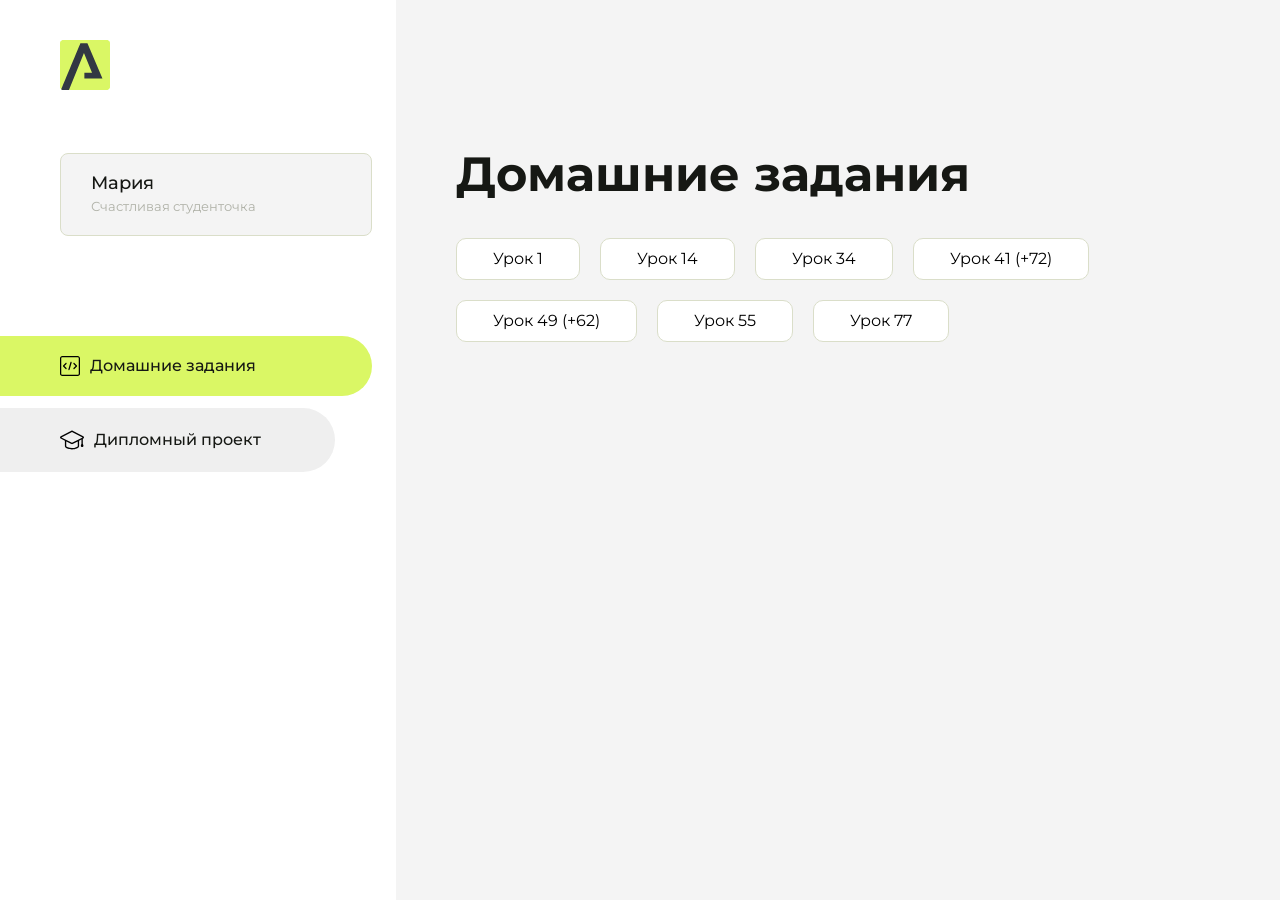
==== index.html @ 2ae6ea2e "Update index.html" ====
<!DOCTYPE html>
<html lang="en">
<head>
    <meta charset="UTF-8">
    <meta name="viewport" content="width=device-width, initial-scale=1.0">
    <title>Домашняя работа</title>
    <link rel="shortcut icon" href="src/logo.ico" type="image/x-icon">
    <link rel="preconnect" href="https://fonts.googleapis.com">
    <link rel="preconnect" href="https://fonts.gstatic.com" crossorigin>
    <link href="https://fonts.googleapis.com/css2?family=Montserrat:wght@400;500;700&family=Rubik:wght@500&display=swap"
          rel="stylesheet">
    <link rel="stylesheet" href="src/style.css">
</head>
<body id="body">
<div class="overlay" id="overlay"></div>
<div class="layout">
    <div class="burger" id="burger">
        <svg viewBox="0 0 24 24" fill="none" xmlns="http://www.w3.org/2000/svg">
            <g id="SVGRepo_bgCarrier" stroke-width="0"></g>
            <g id="SVGRepo_tracerCarrier" stroke-linecap="round" stroke-linejoin="round"></g>
            <g id="SVGRepo_iconCarrier">
                <path d="M4 18L20 18" stroke="#DAF765" stroke-width="2" stroke-linecap="round"></path>
                <path d="M4 12L20 12" stroke="#DAF765" stroke-width="2" stroke-linecap="round"></path>
                <path d="M4 6L20 6" stroke="#DAF765" stroke-width="2" stroke-linecap="round"></path>
            </g>
        </svg>
    </div>
    <aside class="sidebar" id="sidebar">
        <div class="sidebar__inner">
            <div class="logo">
                <svg width="50" height="50" viewBox="0 0 50 50" fill="none" xmlns="http://www.w3.org/2000/svg">
                    <g clip-path="url(#clip0_513_74730)">
                        <path d="M46.17 -0.257004H3.83C1.57281 -0.257004 -0.257 1.57281 -0.257 3.83V46.17C-0.257 48.4272 1.57281 50.257 3.83 50.257H46.17C48.4272 50.257 50.257 48.4272 50.257 46.17V3.83C50.257 1.57281 48.4272 -0.257004 46.17 -0.257004Z"
                              fill="#DAF765"/>
                        <path d="M24.375 38.4H42.461L27.441 3.1585H20.4355C20.4355 3.1585 6.7895 35.881 1.1945 49.294C2.015 50.0275 3.0945 50.257 3.6945 50.257H8.8445L23.954 13.07L32.0465 32.8285H24.375V38.4Z"
                              fill="#323843"/>
                    </g>
                    <defs>
                        <clipPath id="clip0_513_74730">
                            <rect width="50" height="50" fill="white"/>
                        </clipPath>
                    </defs>
                </svg>
            </div>
            <div class="sidebar__user">
                <div class="sidebar__name">Мария</div>
                <div class="sidebar__text">Счастливая студенточка</div>
            </div>
            <div class="sidebar__tabs">
                <div class="sidebar__item">
                    <button class="sidebar__button active" id="tasks">
                        <svg xmlns="http://www.w3.org/2000/svg" width="20" height="20" viewBox="0 0 20 20" fill="none">
                            <g clip-path="url(#clip0_704_74543)">
                                <path d="M17.7083 20H2.29167C1.0275 20 0 18.9725 0 17.7083V2.29167C0 1.0275 1.0275 0 2.29167 0H17.7083C18.9725 0 20 1.0275 20 2.29167V17.7083C20 18.9725 18.9725 20 17.7083 20ZM2.29167 1.25C1.7175 1.25 1.25 1.7175 1.25 2.29167V17.7083C1.25 18.2825 1.7175 18.75 2.29167 18.75H17.7083C18.2825 18.75 18.75 18.2825 18.75 17.7083V2.29167C18.75 1.7175 18.2825 1.25 17.7083 1.25H2.29167Z"
                                      fill="black"/>
                                <path d="M6.04167 13.125C5.88167 13.125 5.72167 13.0642 5.6 12.9417L3.1 10.4417C2.85583 10.1975 2.85583 9.80167 3.1 9.5575L5.6 7.0575C5.84417 6.81333 6.24 6.81333 6.48417 7.0575C6.72833 7.30167 6.72833 7.6975 6.48417 7.94167L4.42583 10L6.48417 12.0583C6.72833 12.3025 6.72833 12.6983 6.48417 12.9425C6.36167 13.0642 6.20167 13.125 6.04167 13.125Z"
                                      fill="black"/>
                                <path d="M8.95833 14.1667C8.9 14.1667 8.84 14.1583 8.78167 14.1417C8.45083 14.0442 8.26083 13.6967 8.35833 13.3658L10.4417 6.28251C10.5392 5.95084 10.8892 5.76417 11.2175 5.85917C11.5483 5.95667 11.7383 6.30417 11.6408 6.63501L9.5575 13.7183C9.47833 13.9908 9.22833 14.1667 8.95833 14.1667Z"
                                      fill="black"/>
                                <path d="M13.9583 13.125C13.7983 13.125 13.6383 13.0642 13.5167 12.9417C13.2725 12.6975 13.2725 12.3017 13.5167 12.0575L15.575 9.99916L13.5167 7.94083C13.2725 7.69666 13.2725 7.30083 13.5167 7.05666C13.7608 6.81249 14.1567 6.81249 14.4008 7.05666L16.9008 9.55666C17.145 9.80083 17.145 10.1967 16.9008 10.4408L14.4008 12.9408C14.2783 13.0642 14.1183 13.125 13.9583 13.125Z"
                                      fill="black"/>
                            </g>
                            <defs>
                                <clipPath id="clip0_704_74543">
                                    <rect width="20" height="20" fill="white"/>
                                </clipPath>
                            </defs>
                        </svg>
                        <span>Домашние задания</span></button>
                </div>
                <div class="sidebar__item">
                    <button class="sidebar__button" id="diplom">
                        <svg xmlns="http://www.w3.org/2000/svg" width="24" height="24" viewBox="0 0 24 24" fill="none">
                            <g clip-path="url(#clip0_704_74553)">
                                <path d="M23.2628 10.5971C23.7176 10.365 24 9.90375 24 9.39337C24 8.883 23.7176 8.42175 23.2628 8.18962L12.6135 2.75362C12.2291 2.55824 11.7705 2.55787 11.3854 2.75399L0.736875 8.19C0.282375 8.42175 0 8.883 0 9.39337C0 9.90375 0.282375 10.365 0.736875 10.5971L4.89038 12.7177V18.2074C4.89038 19.8154 8.412 21.393 12 21.393C15.5884 21.393 19.1096 19.815 19.1096 18.2074V12.7174L21.4609 11.517V15.8017L20.901 17.2305C20.7409 17.6389 20.7934 18.0994 21.0405 18.4616C21.2876 18.8246 21.6979 19.041 22.1366 19.041C22.5754 19.041 22.9852 18.8246 23.2324 18.462C23.4795 18.099 23.532 17.6385 23.3719 17.2301L22.8124 15.8021V10.827L23.2628 10.5971ZM17.7623 18.1721C17.6198 18.6375 15.3491 20.0419 12 20.0419C8.65088 20.0419 6.38025 18.6375 6.2415 18.2074V12.3037L6.23887 12.3019C6.23812 12.057 6.1065 11.8207 5.87325 11.7019L1.3515 9.39337L12 3.95737L22.6489 9.39337L12 14.8294L5.87325 11.7019C5.54063 11.5331 4.6695 11.6674 4.5 12C4.33012 12.3322 4.55813 12.5479 4.89038 12.7177L11.3857 16.0331C11.5781 16.1314 11.7889 16.1805 12 16.1805C12.2107 16.1805 12.4222 16.1314 12.6146 16.0331L17.7593 13.407L17.7623 18.1721Z"
                                      fill="black"/>
                            </g>
                            <defs>
                                <clipPath id="clip0_704_74553">
                                    <rect width="24" height="24" fill="white"/>
                                </clipPath>
                            </defs>
                        </svg>
                        <span>Дипломный проект</span></button>
                </div>
            </div>
        </div>

    </aside>
    <div class="content">
        <div class="container">
            <div class="content__block" id="tasksBlock">
                <div class="content__title">Домашние задания</div>
                <ul class="content__list">
                    <li class="content__list-item">
                        <a href="aroken/index.html">Урок 1</a>
                    </li>
                     <li class="content__list-item">
                        <a href="gym/index.html">Урок 14</a>
                    </li>
                    <li class="content__list-item">
                        <a href="table/index.html">Урок 34</a>
                    </li>
                     <li class="content__list-item">
                        <a href="form/index.html">Урок 41 (+72)</a>
                    </li>
                    <li class="content__list-item">
                        <a href="fit-studio/index.html">Урок 49 (+62)</a>
                    </li>
                    <li class="content__list-item">
                        <a href="flexbox/index.html">Урок 55</a>
                    </li>
                    <li class="content__list-item">
                        <a href="fit-studio-1/index.html">Урок 77</a>
                    </li>
                </ul>
            </div>
            <div class="content__block hidden" id="diplomBlock">
                <div class="content__title">Дипломный проект</div>
                <div class="content__list-diplom">
                    <a href="ПАПКА-С-НОМЕРОМ-УРОКА">Ссылка на ДЗ</a>
                </div>
                <div class="content__decor">
                    <div class="content__decor-text">Давай проверим, чему ты научился!</div>
                    <div class="content__decor-img">
                        <img src="src/decor.png" alt="decor">
                    </div>
                </div>
            </div>
        </div>
    </div>
</div>
<script src="src/index.js"></script>
</body>
</html>
---- src/style.css ----
*{padding: 0;margin: 0;border: 0;}
*,*:before,*:after{-webkit-box-sizing: border-box;box-sizing: border-box;}
:focus,:active{outline: none;}
a:focus,a:active{outline: none;}
nav,footer,header,aside{display: block;}
html,body{
    height:100%;width:100%;
    font-size:100%;line-height:1;-ms-text-size-adjust:100%;-moz-text-size-adjust:100%;-webkit-text-size-adjust:100%;}
input,button,textarea{font-family:inherit;}
input::-ms-clear{display: none;}
button{cursor: pointer;}
button::-moz-focus-inner{padding:0;border:0;}
a,a:visited{text-decoration: none;}
a:hover{text-decoration: none;}
ul li{list-style: none;}
img{vertical-align: top;}
h1,h2,h3,h4,h5,h6{font-size:inherit;font-weight: inherit;}
a{color:inherit;}



body {
    font-family: "Montserrat",SansSerif;
    color: black;
}

body.overflow {
    overflow: hidden;
}



.layout {
    display: -webkit-box;
    display: -ms-flexbox;
    display: flex;
    min-height: 100vh;
}

.sidebar {
    padding: 40px 24px 40px 0;
    -ms-flex-negative: 0;
    flex-shrink: 0;
    background-color: white;
}



.content {
    -webkit-box-flex: 1;
    -ms-flex-positive: 1;
    flex-grow: 1;
    background-color: #F4F4F4;
}

.container {
    display: -webkit-box;
    display: -ms-flexbox;
    display: flex;
    -webkit-box-orient: vertical;
    -webkit-box-direction: normal;
    -ms-flex-direction: column;
    flex-direction: column;
    -webkit-box-pack: center;
    -ms-flex-pack: center;
    justify-content: center;
    -webkit-box-align: center;
    -ms-flex-align: center;
    align-items: center;
    padding: 150px 60px 80px 60px;
}


.logo {
    margin-left: 60px;
    margin-bottom: 60px;
}

.sidebar__user {
    background-color: #F4F4F4;
    padding: 20px 30px;
    margin-left: 60px;
    margin-bottom: 100px;
    border-radius: 8px;
    border: 1px solid #DADEC9;
}

.sidebar__name {
    color:#161814;
    font-size: 18px;
    font-weight: 500;
    margin-bottom: 6px;
}

.sidebar__text {
    color: #AFB1A7;
    font-size: 13px;
    font-weight: 400;
    line-height: 130%; /* 16.9px */
}

.sidebar__item {
    width: 372px;
}

.sidebar__button {
    display: -webkit-box;
    display: -ms-flexbox;
    display: flex;
    -webkit-box-align: center;
    -ms-flex-align: center;
    align-items: center;
    gap: 10px;
    padding: 20px 60px;
    margin-bottom: 12px;
    border-radius: 0px 100px 100px 0px;
    -webkit-transition: all .5s;
    -o-transition: all .5s;
    transition: all .5s;
    cursor: pointer;
    width: 90%;
    color:#161814;
    font-size: 16px;
    font-weight: 500;
}

.sidebar__button.active , .sidebar__button:hover {
    width: 100%;
    background-color: #DAF765;
}


.content__title {
    color: #161814;
    font-size: 48px;
    font-weight: 700;
    margin-bottom: 40px;
}

.content__list {
    display: -webkit-box;
    display: -ms-flexbox;
    display: flex;
    -webkit-box-align: center;
    -ms-flex-align: center;
    align-items: center;
    -ms-flex-wrap: wrap;
    flex-wrap: wrap;
    gap: 20px;
}



.content__list-item  {
    cursor: pointer;
    padding: 12px 18px;
    background-color: #fff;
    border-radius: 10px;
    border: 1px solid #DADEC9;
    -webkit-transition: all .3s;
    -o-transition: all .3s;
    transition: all .3s;
}

.content__list-item:hover,.content__list-diplom:hover {
    background-color: #AFB1A7;
}

li a {
    padding: 12px 18px;

}


.content__list-diplom {
    -webkit-transition: all .3s;
    -o-transition: all .3s;
    transition: all .3s;
    display: inline-block;
    padding: 12px 18px;
    background-color: #fff;
    border-radius: 10px;
    border: 1px solid #DADEC9;
}

.content__decor {
    display: -webkit-box;
    display: -ms-flexbox;
    display: flex;
    -webkit-box-align: center;
    -ms-flex-align: center;
    align-items: center;
}

.content__decor-text {
    color:#BEDD44;
    font-size: 36px;
    font-weight: 700;
    line-height: 110%; /* 39.6px */
}

.content__block {
    max-width: 1200px;
}

.content__block.hidden {
    display: none;
}

.content__decor-img img{
    width: 100%;
}

.burger {
    display: none;
    padding: 5px;
    position: fixed;
    top: 3%;
    right: 7%;
    width: 40px;
    height: 40px;
    background-color: #161814;
    border-radius: 50%;
    z-index: 10;
    border: 1px solid #DAF765;
}

@media (max-width: 768px) {
    .burger {
        display: block;
    }

    .sidebar {
        -webkit-transition: all .3s;
        -o-transition: all .3s;
        transition: all .3s;
        -webkit-transform: translateX(-100%);
        -ms-transform: translateX(-100%);
        transform: translateX(-100%);
        position: fixed;
        top: 0;
        left: 0;
        bottom: 0;
        z-index: 5;
    }

    .sidebar.show {
        -webkit-transform: translateX(0%);
        -ms-transform: translateX(0%);
        transform: translateX(0%);
    }

    .overlay {
        opacity: 0;
        pointer-events: none;
        -webkit-transition: all .3s;
        -o-transition: all .3s;
        transition: all .3s;
        position: absolute;
        top: 0;
        right: 0;
        left: 0;
        bottom: 0;
        z-index: 3;
        background-color: #000000e0;
    }

    .overlay.show {
        opacity: 1;
        pointer-events: all;
    }

    .container {
        padding: 40px 20px;
        min-height: 100%;
    }

    .content__decor {
        margin-top: 20px;
        -webkit-box-orient: vertical;
        -webkit-box-direction: normal;
        -ms-flex-direction: column;
        flex-direction: column;
    }
}

@media (max-width: 400px) {
    .sidebar__user {
        margin-left: 0;
    }
}
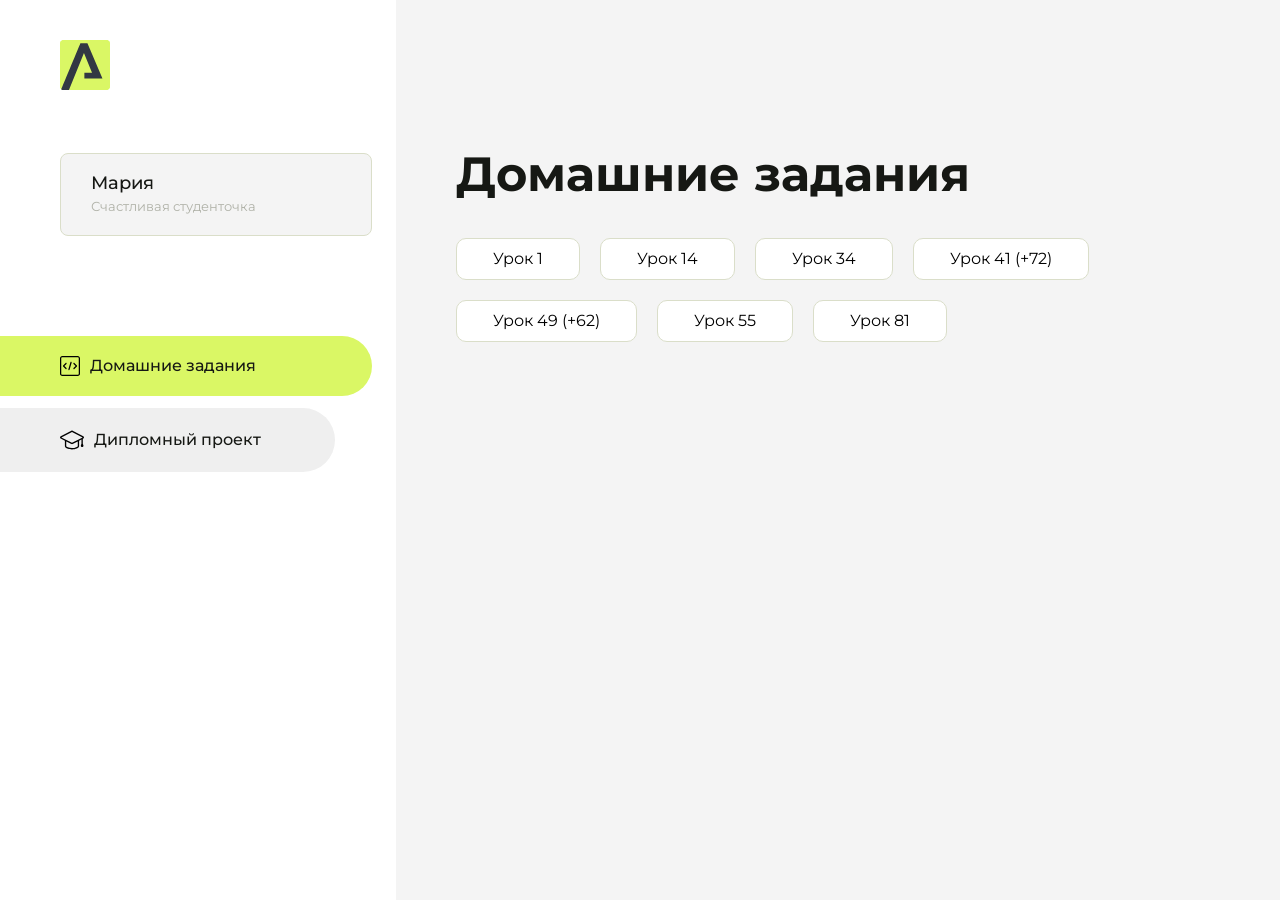
==== commit 948eb92d: "Update index.html" ====
--- a/index.html
+++ b/index.html
@@ -111,7 +111,7 @@
                         <a href="flexbox/index.html">Урок 55</a>
                     </li>
                     <li class="content__list-item">
-                        <a href="fit-studio-1/index.html">Урок 77</a>
+                        <a href="fit-studio-1/index.html">Урок 81</a>
                     </li>
                 </ul>
             </div>
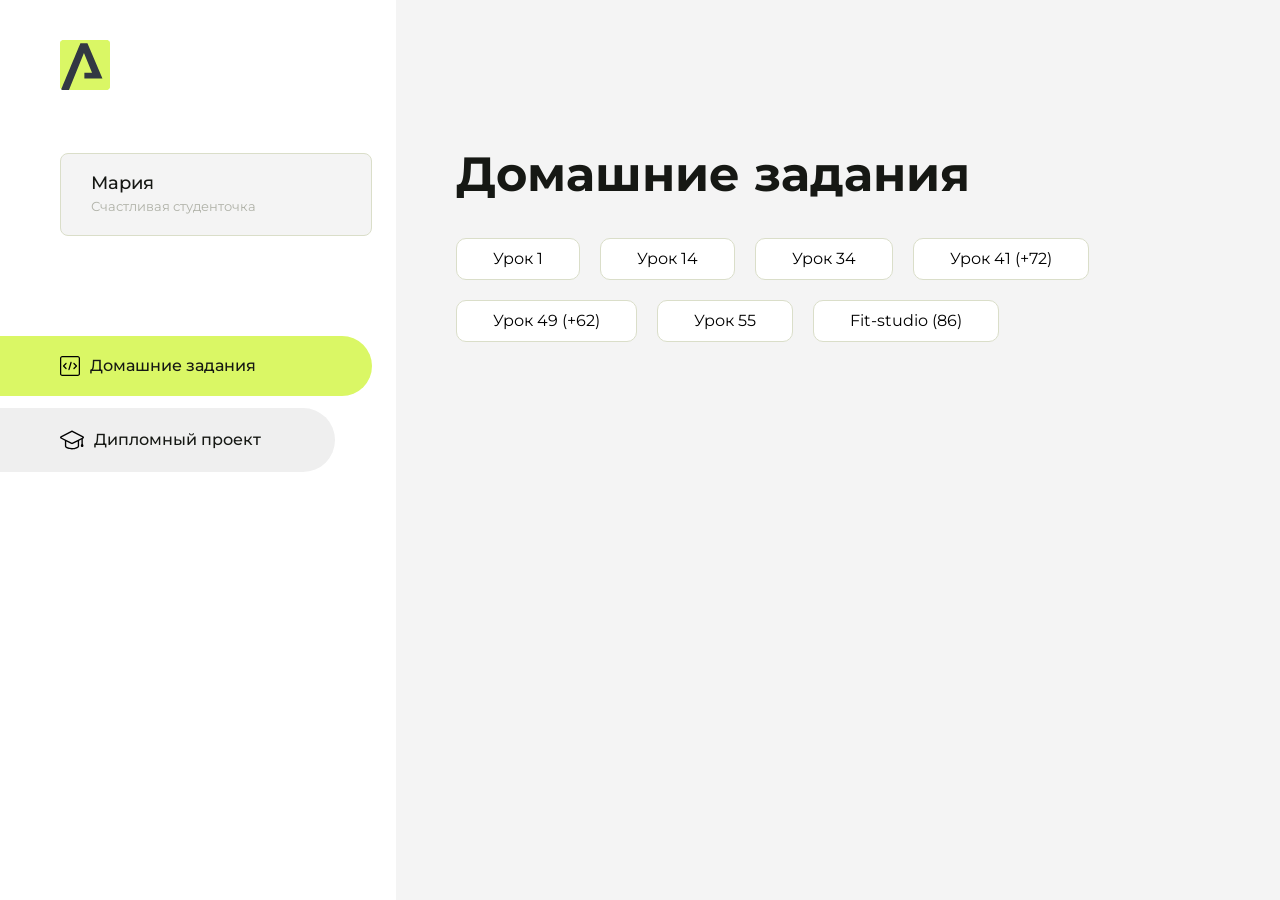
==== commit de314902: "Update index.html" ====
--- a/index.html
+++ b/index.html
@@ -111,7 +111,7 @@
                         <a href="flexbox/index.html">Урок 55</a>
                     </li>
                     <li class="content__list-item">
-                        <a href="fit-studio-1/index.html">Урок 81</a>
+                        <a href="fit-studio-1/index.html">Fit-studio (86)</a>
                     </li>
                 </ul>
             </div>
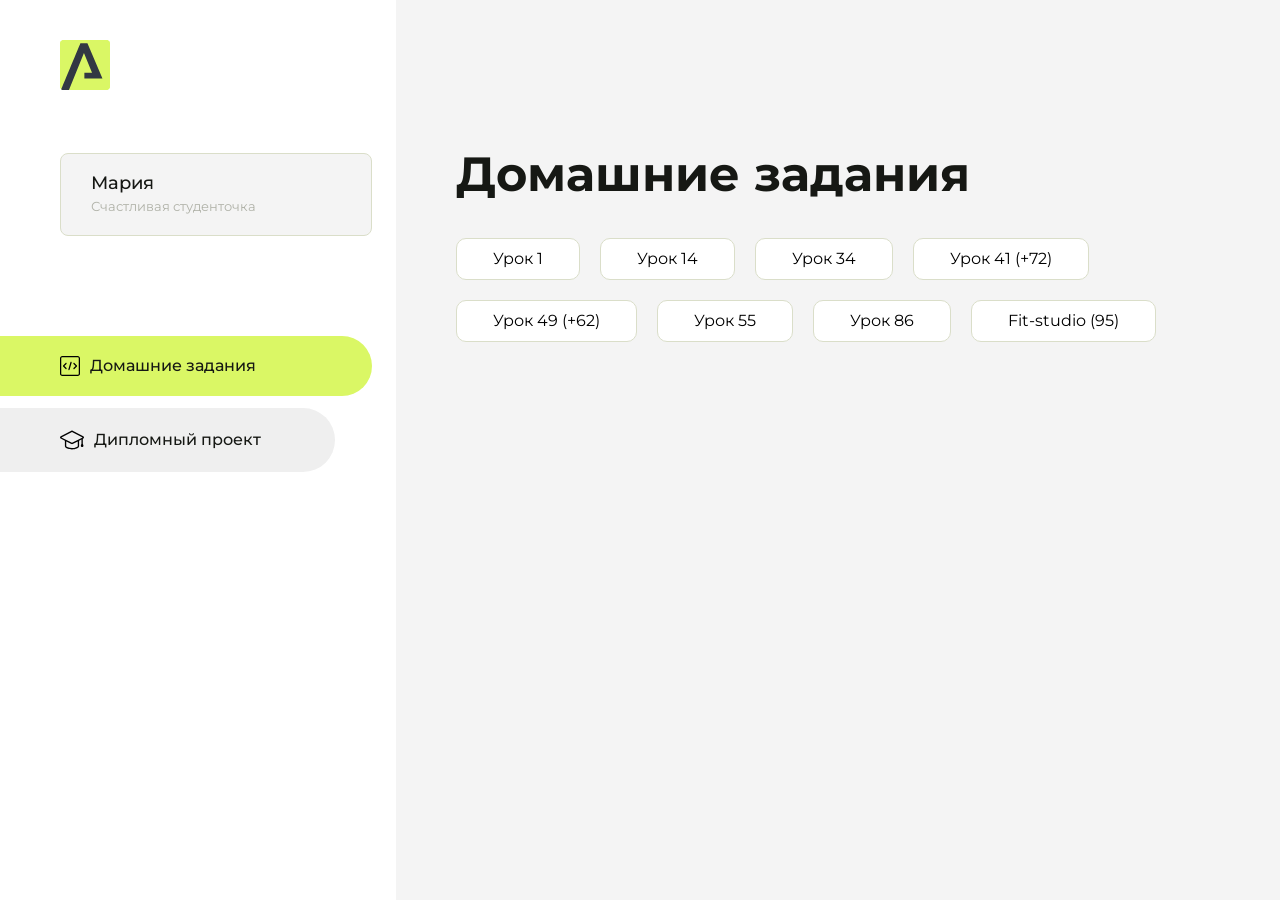
==== commit 471f17a5: "Update index.html" ====
--- a/index.html
+++ b/index.html
@@ -111,7 +111,10 @@
                         <a href="flexbox/index.html">Урок 55</a>
                     </li>
                     <li class="content__list-item">
-                        <a href="fit-studio-1/index.html">Fit-studio (86)</a>
+                        <a href="fit-studio-1/index.html">Урок 86</a>
+                    </li>
+                    <li class="content__list-item">
+                        <a href="fit-studio-1/index.html">Fit-studio (95)</a>
                     </li>
                 </ul>
             </div>
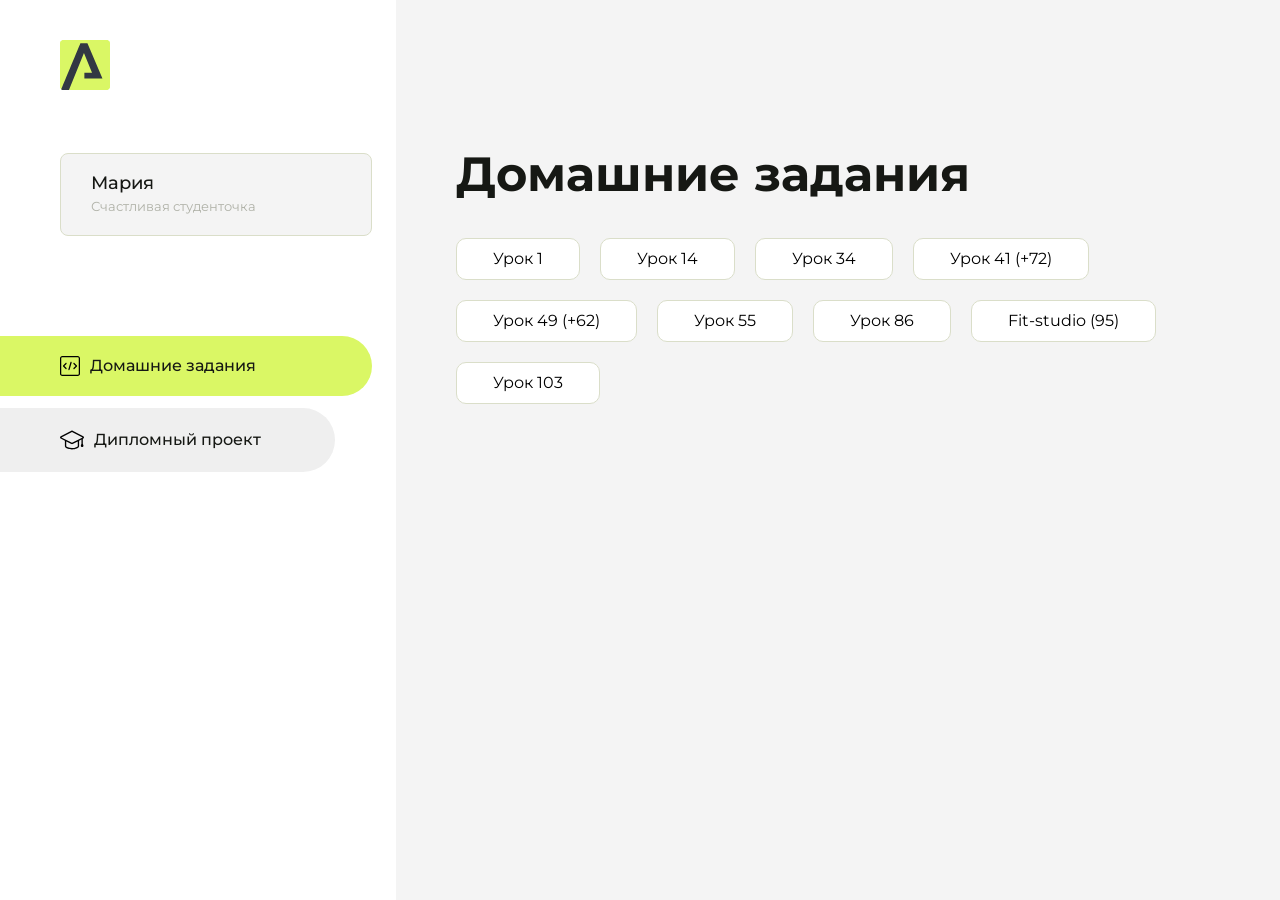
==== commit a00bdc86: "Update index.html" ====
--- a/index.html
+++ b/index.html
@@ -114,7 +114,10 @@
                         <a href="fit-studio-1/index.html">Урок 86</a>
                     </li>
                     <li class="content__list-item">
-                        <a href="fit-studio-1/index.html">Fit-studio (95)</a>
+                        <a href="fit/index.html">Fit-studio (95)</a>
+                    </li>
+                    <li class="content__list-item">
+                        <a href="grid/index.html">Урок 103</a>
                     </li>
                 </ul>
             </div>
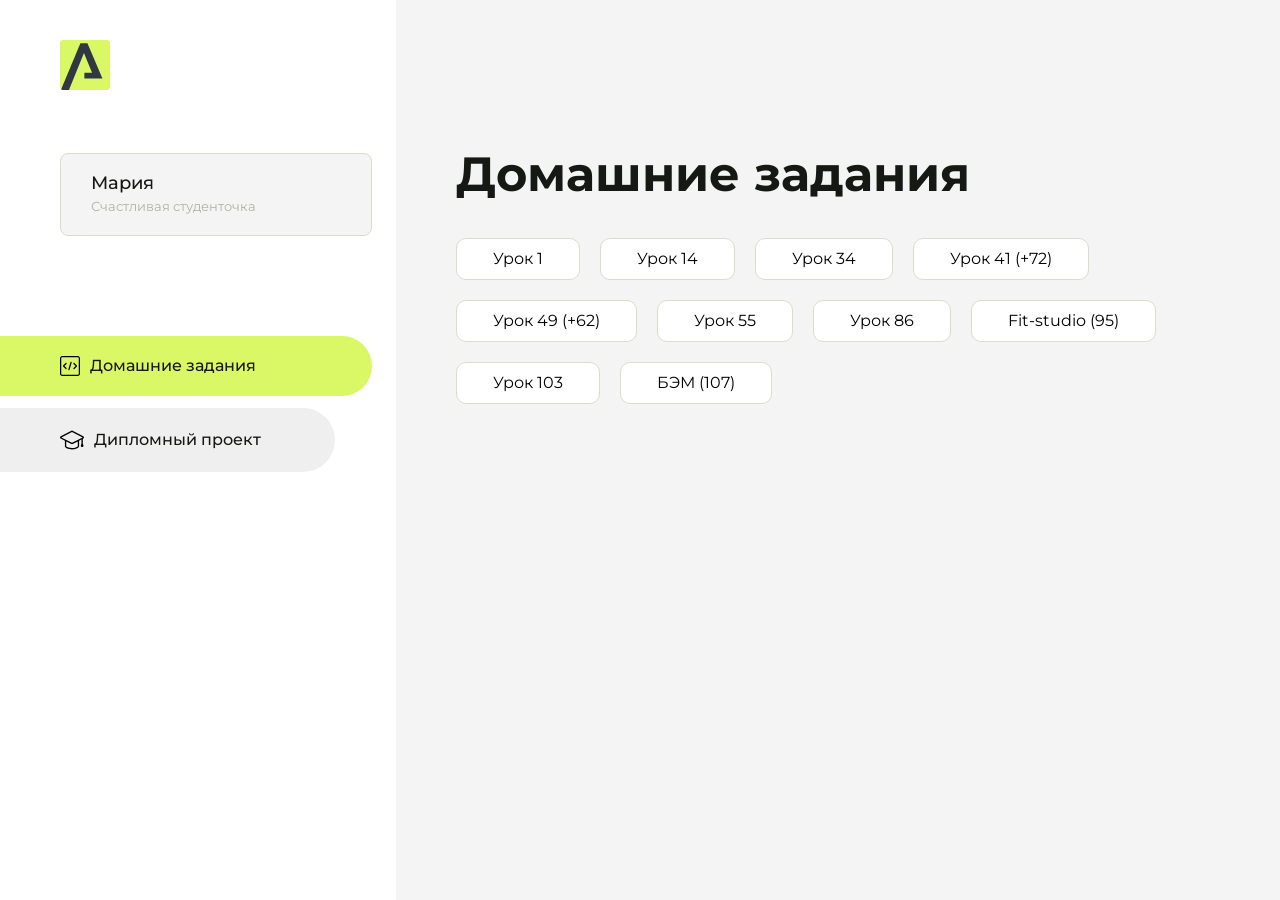
==== commit c477782e: "Update index.html" ====
--- a/index.html
+++ b/index.html
@@ -119,6 +119,9 @@
                     <li class="content__list-item">
                         <a href="grid/index.html">Урок 103</a>
                     </li>
+                     <li class="content__list-item">
+                        <a href="bam/index.html">БЭМ (107)</a>
+                    </li>
                 </ul>
             </div>
             <div class="content__block hidden" id="diplomBlock">
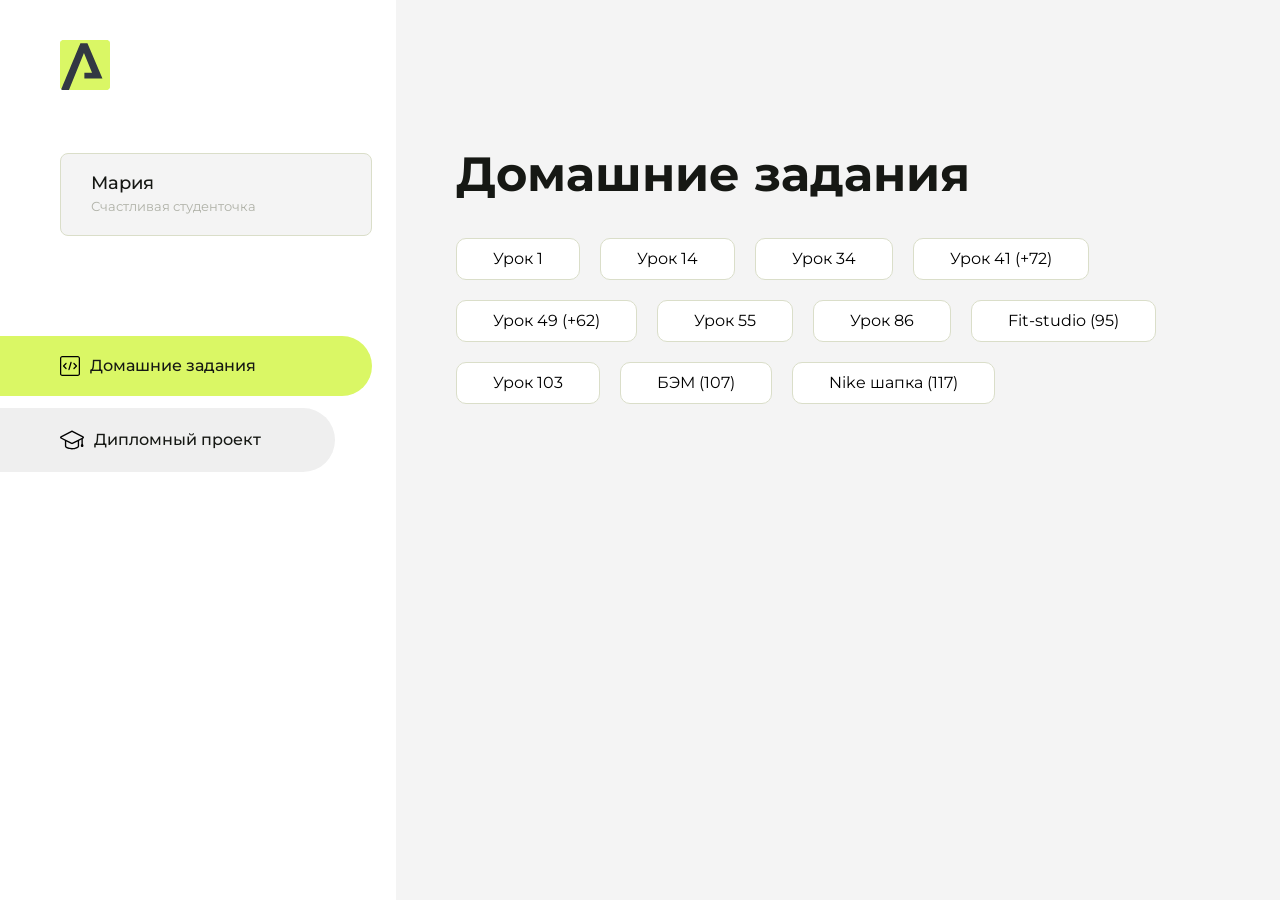
==== commit 1ab7d20b: "Update index.html" ====
--- a/index.html
+++ b/index.html
@@ -122,6 +122,9 @@
                      <li class="content__list-item">
                         <a href="bam/index.html">БЭМ (107)</a>
                     </li>
+                    <li class="content__list-item">
+                        <a href="nike/index.html">Nike шапка (117)</a>
+                    </li>
                 </ul>
             </div>
             <div class="content__block hidden" id="diplomBlock">
